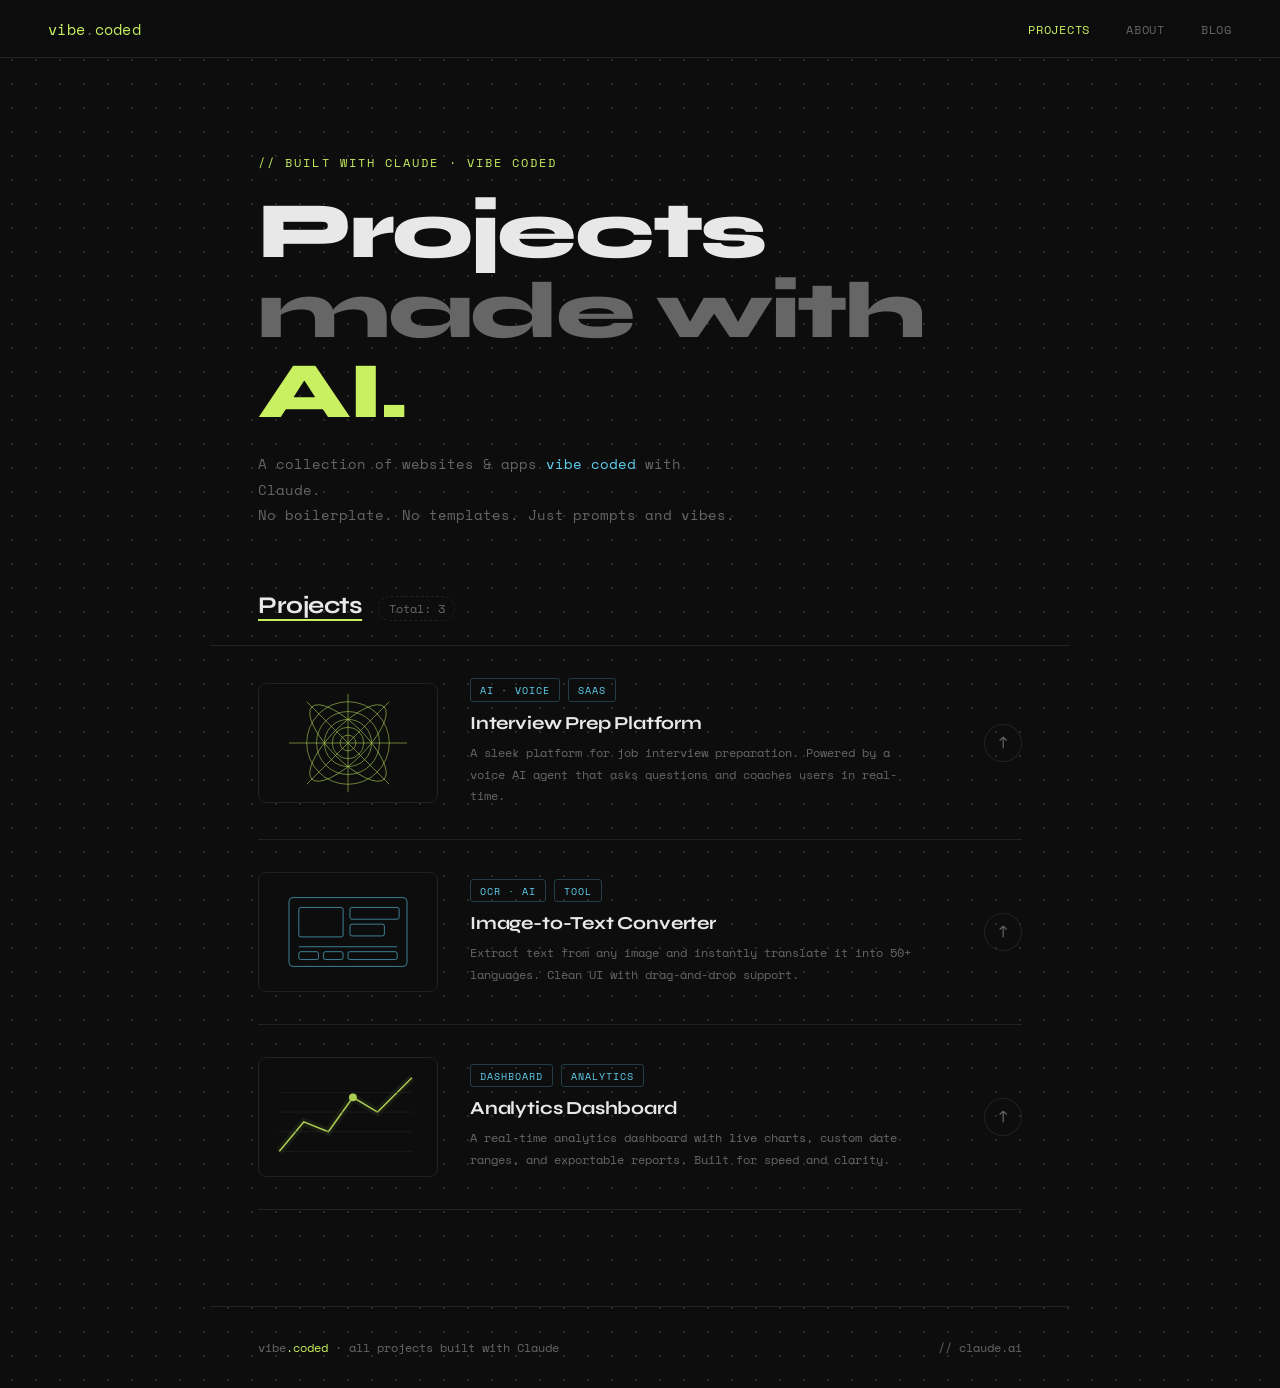
==== vibe-projects.html @ 93348687 "initial commit" ====
<!DOCTYPE html>
<html lang="en">
<head>
  <meta charset="UTF-8"/>
  <meta name="viewport" content="width=device-width, initial-scale=1.0"/>
  <title>Vibe Coded — Projects by Claude</title>
  <link href="https://fonts.googleapis.com/css2?family=Space+Mono:ital,wght@0,400;0,700;1,400&family=Syne:wght@400;600;700;800&display=swap" rel="stylesheet"/>
  <style>
    *, *::before, *::after { box-sizing: border-box; margin: 0; padding: 0; }

    :root {
      --bg: #0d0d0d;
      --surface: #141414;
      --border: #222;
      --text: #e8e8e8;
      --muted: #666;
      --accent: #c8f060;
      --accent2: #60d0f0;
      --mono: 'Space Mono', monospace;
      --sans: 'Syne', sans-serif;
    }

    html { scroll-behavior: smooth; }

    body {
      font-family: var(--sans);
      background: var(--bg);
      color: var(--text);
      min-height: 100vh;
      -webkit-font-smoothing: antialiased;
      /* dot grid background */
      background-image: radial-gradient(circle, #2a2a2a 1px, transparent 1px);
      background-size: 24px 24px;
    }

    /* ── NAV ── */
    nav {
      position: sticky;
      top: 0;
      z-index: 100;
      display: flex;
      justify-content: space-between;
      align-items: center;
      padding: 1.1rem 3rem;
      background: rgba(13,13,13,0.88);
      backdrop-filter: blur(16px);
      border-bottom: 1px solid var(--border);
    }

    .nav-logo {
      font-family: var(--mono);
      font-size: 0.95rem;
      color: var(--accent);
      text-decoration: none;
      letter-spacing: 0.02em;
    }

    .nav-logo span { color: var(--muted); }

    .nav-links {
      display: flex;
      gap: 2.25rem;
      list-style: none;
    }

    .nav-links a {
      font-family: var(--mono);
      font-size: 0.78rem;
      color: var(--muted);
      text-decoration: none;
      letter-spacing: 0.06em;
      text-transform: uppercase;
      transition: color 0.2s;
    }

    .nav-links a:hover { color: var(--text); }
    .nav-links a.active { color: var(--accent); }

    /* ── HERO ── */
    .hero {
      max-width: 860px;
      margin: 0 auto;
      padding: 6rem 3rem 4rem;
      opacity: 0;
      animation: fadeUp 0.8s ease 0.1s forwards;
    }

    .hero-eyebrow {
      font-family: var(--mono);
      font-size: 0.72rem;
      letter-spacing: 0.18em;
      text-transform: uppercase;
      color: var(--accent);
      margin-bottom: 1.25rem;
    }

    .hero h1 {
      font-family: var(--sans);
      font-size: clamp(2.6rem, 7vw, 5rem);
      font-weight: 800;
      line-height: 1.0;
      letter-spacing: -0.03em;
      margin-bottom: 1.25rem;
    }

    .hero h1 .dim { color: var(--muted); }
    .hero h1 .hi { color: var(--accent); }

    .hero-sub {
      font-family: var(--mono);
      font-size: 0.88rem;
      color: var(--muted);
      line-height: 1.8;
      max-width: 480px;
    }

    .hero-sub strong { color: var(--accent2); font-weight: 400; }

    /* ── SECTION HEADER ── */
    .section-header {
      max-width: 860px;
      margin: 0 auto;
      padding: 0 3rem 1.5rem;
      display: flex;
      align-items: baseline;
      gap: 1rem;
      border-bottom: 1px solid var(--border);
      opacity: 0;
      animation: fadeUp 0.8s ease 0.3s forwards;
    }

    .section-header h2 {
      font-family: var(--sans);
      font-size: 1.5rem;
      font-weight: 700;
      letter-spacing: -0.02em;
      text-decoration: underline;
      text-underline-offset: 6px;
      text-decoration-color: var(--accent);
    }

    .project-count {
      font-family: var(--mono);
      font-size: 0.72rem;
      color: var(--muted);
      border: 1px dashed var(--border);
      padding: 0.2rem 0.6rem;
      border-radius: 100px;
    }

    /* ── PROJECT LIST ── */
    .project-list {
      max-width: 860px;
      margin: 0 auto;
      padding: 0 3rem 6rem;
    }

    .project-row {
      display: grid;
      grid-template-columns: 180px 1fr auto;
      gap: 2rem;
      align-items: center;
      padding: 2rem 0;
      border-bottom: 1px solid var(--border);
      opacity: 0;
      animation: fadeUp 0.7s ease forwards;
      text-decoration: none;
      color: inherit;
      transition: background 0.2s;
      cursor: pointer;
      position: relative;
    }

    .project-row:nth-child(1) { animation-delay: 0.4s; }
    .project-row:nth-child(2) { animation-delay: 0.5s; }
    .project-row:nth-child(3) { animation-delay: 0.6s; }
    .project-row:nth-child(4) { animation-delay: 0.7s; }
    .project-row:nth-child(5) { animation-delay: 0.8s; }

    .project-row:hover .project-thumb { border-color: var(--accent); }
    .project-row:hover .project-arrow { background: var(--accent); color: #000; transform: rotate(0deg); }
    .project-row:hover .project-title { color: var(--accent); }

    /* THUMBNAIL */
    .project-thumb {
      width: 180px;
      height: 120px;
      border-radius: 8px;
      border: 1px solid var(--border);
      overflow: hidden;
      background: var(--surface);
      flex-shrink: 0;
      transition: border-color 0.25s;
      display: flex;
      align-items: center;
      justify-content: center;
      position: relative;
    }

    /* Generative SVG art for each project */
    .thumb-art {
      width: 100%;
      height: 100%;
    }

    /* PROJECT BODY */
    .project-body {}

    .project-tags {
      display: flex;
      gap: 0.5rem;
      flex-wrap: wrap;
      margin-bottom: 0.6rem;
    }

    .tag {
      font-family: var(--mono);
      font-size: 0.65rem;
      letter-spacing: 0.1em;
      text-transform: uppercase;
      color: var(--accent2);
      border: 1px solid rgba(96, 208, 240, 0.25);
      padding: 0.18rem 0.55rem;
      border-radius: 3px;
    }

    .project-title {
      font-family: var(--sans);
      font-size: 1.15rem;
      font-weight: 700;
      letter-spacing: -0.01em;
      margin-bottom: 0.5rem;
      transition: color 0.2s;
    }

    .project-desc {
      font-family: var(--mono);
      font-size: 0.78rem;
      color: var(--muted);
      line-height: 1.75;
      max-width: 460px;
    }

    /* ARROW */
    .project-arrow {
      width: 38px;
      height: 38px;
      border-radius: 50%;
      border: 1px solid var(--border);
      display: flex;
      align-items: center;
      justify-content: center;
      font-size: 1rem;
      color: var(--muted);
      flex-shrink: 0;
      transition: background 0.2s, color 0.2s, transform 0.2s;
      transform: rotate(-45deg);
    }



    /* ── FOOTER ── */
    footer {
      border-top: 1px solid var(--border);
      padding: 2rem 3rem;
      max-width: 860px;
      margin: 0 auto;
      display: flex;
      justify-content: space-between;
      align-items: center;
    }

    .footer-left {
      font-family: var(--mono);
      font-size: 0.72rem;
      color: var(--muted);
    }

    .footer-left strong { color: var(--accent); font-weight: 400; }

    .footer-claude {
      font-family: var(--mono);
      font-size: 0.72rem;
      color: var(--muted);
    }

    /* ── ANIMATIONS ── */
    @keyframes fadeUp {
      from { opacity: 0; transform: translateY(20px); }
      to   { opacity: 1; transform: translateY(0); }
    }


    /* ── RESPONSIVE ── */
    @media (max-width: 640px) {
      nav { padding: 1rem 1.25rem; }
      .nav-links { display: none; }
      .hero, .section-header, .project-list, footer { padding-left: 1.25rem; padding-right: 1.25rem; }
      .project-row { grid-template-columns: 100px 1fr auto; gap: 1rem; }
      .project-thumb { width: 100px; height: 70px; }
    }
  </style>
</head>
<body>

  <!-- NAV -->
  <nav>
    <a href="#" class="nav-logo">vibe<span>.</span>coded</a>
    <ul class="nav-links">
      <li><a href="#projects" class="active">Projects</a></li>
      <li><a href="#">About</a></li>
      <li><a href="#">Blog</a></li>
    </ul>
  </nav>

  <!-- HERO -->
  <header class="hero">
    <p class="hero-eyebrow">// built with claude · vibe coded</p>
    <h1>
      Projects<br/>
      <span class="dim">made with</span> <span class="hi">AI.</span>
    </h1>
    <p class="hero-sub">
      A collection of websites &amp; apps <strong>vibe coded</strong> with Claude.<br/>
      No boilerplate. No templates. Just prompts and vibes.
    </p>
  </header>

  <!-- PROJECTS SECTION HEADER -->
  <div class="section-header" id="projects">
    <h2>Projects</h2>
    <span class="project-count" id="count-badge">Total: 3</span>
  </div>

  <!-- PROJECT LIST -->
  <div class="project-list" id="project-list">

    <!-- Project 1 -->
    <a class="project-row" href="#" target="_blank">
      <div class="project-thumb">
        <svg class="thumb-art" viewBox="0 0 180 120" xmlns="http://www.w3.org/2000/svg">
          <rect width="180" height="120" fill="#0d0d0d"/>
          <g stroke="#c8f060" stroke-width="0.6" fill="none" opacity="0.85">
            <circle cx="90" cy="60" r="8"/>
            <circle cx="90" cy="60" r="16"/>
            <circle cx="90" cy="60" r="24"/>
            <circle cx="90" cy="60" r="32"/>
            <circle cx="90" cy="60" r="42"/>
            <line x1="48" y1="18" x2="132" y2="102"/>
            <line x1="132" y1="18" x2="48" y2="102"/>
            <line x1="30" y1="60" x2="150" y2="60"/>
            <line x1="90" y1="10" x2="90" y2="110"/>
            <ellipse cx="90" cy="60" rx="52" ry="18" transform="rotate(45 90 60)"/>
            <ellipse cx="90" cy="60" rx="52" ry="18" transform="rotate(-45 90 60)"/>
          </g>
        </svg>
      </div>
      <div class="project-body">
        <div class="project-tags">
          <span class="tag">AI · Voice</span>
          <span class="tag">SaaS</span>
        </div>
        <p class="project-title">Interview Prep Platform</p>
        <p class="project-desc">A sleek platform for job interview preparation. Powered by a voice AI agent that asks questions and coaches users in real-time.</p>
      </div>
      <div class="project-arrow">↗</div>
    </a>

    <!-- Project 2 -->
    <a class="project-row" href="#" target="_blank">
      <div class="project-thumb">
        <svg class="thumb-art" viewBox="0 0 180 120" xmlns="http://www.w3.org/2000/svg">
          <rect width="180" height="120" fill="#0d0d0d"/>
          <g stroke="#60d0f0" stroke-width="0.7" fill="none" opacity="0.85">
            <rect x="30" y="25" width="120" height="70" rx="4"/>
            <rect x="40" y="35" width="45" height="30" rx="2"/>
            <rect x="92" y="35" width="50" height="12" rx="2"/>
            <rect x="92" y="52" width="35" height="12" rx="2"/>
            <line x1="40" y1="75" x2="140" y2="75"/>
            <rect x="40" y="80" width="20" height="8" rx="2"/>
            <rect x="65" y="80" width="20" height="8" rx="2"/>
            <rect x="90" y="80" width="50" height="8" rx="2"/>
          </g>
        </svg>
      </div>
      <div class="project-body">
        <div class="project-tags">
          <span class="tag">OCR · AI</span>
          <span class="tag">Tool</span>
        </div>
        <p class="project-title">Image-to-Text Converter</p>
        <p class="project-desc">Extract text from any image and instantly translate it into 50+ languages. Clean UI with drag-and-drop support.</p>
      </div>
      <div class="project-arrow">↗</div>
    </a>

    <!-- Project 3 -->
    <a class="project-row" href="#" target="_blank">
      <div class="project-thumb">
        <svg class="thumb-art" viewBox="0 0 180 120" xmlns="http://www.w3.org/2000/svg">
          <rect width="180" height="120" fill="#0d0d0d"/>
          <g fill="none" opacity="0.85">
            <polyline points="20,95 45,65 70,75 95,40 120,55 155,20" stroke="#c8f060" stroke-width="1.5"/>
            <polyline points="20,95 45,65 70,75 95,40 120,55 155,20" stroke="#c8f060" stroke-width="8" opacity="0.08"/>
            <line x1="20" y1="95" x2="155" y2="95" stroke="#333" stroke-width="0.5"/>
            <line x1="20" y1="75" x2="155" y2="75" stroke="#333" stroke-width="0.5"/>
            <line x1="20" y1="55" x2="155" y2="55" stroke="#333" stroke-width="0.5"/>
            <line x1="20" y1="35" x2="155" y2="35" stroke="#333" stroke-width="0.5"/>
            <circle cx="95" cy="40" r="4" fill="#c8f060" stroke="none"/>
          </g>
        </svg>
      </div>
      <div class="project-body">
        <div class="project-tags">
          <span class="tag">Dashboard</span>
          <span class="tag">Analytics</span>
        </div>
        <p class="project-title">Analytics Dashboard</p>
        <p class="project-desc">A real-time analytics dashboard with live charts, custom date ranges, and exportable reports. Built for speed and clarity.</p>
      </div>
      <div class="project-arrow">↗</div>
    </a>

  </div>

  <!-- FOOTER -->
  <footer>
    <p class="footer-left">vibe<strong>.coded</strong> · all projects built with Claude</p>
    <p class="footer-claude">// claude.ai</p>
  </footer>


</body>
</html>
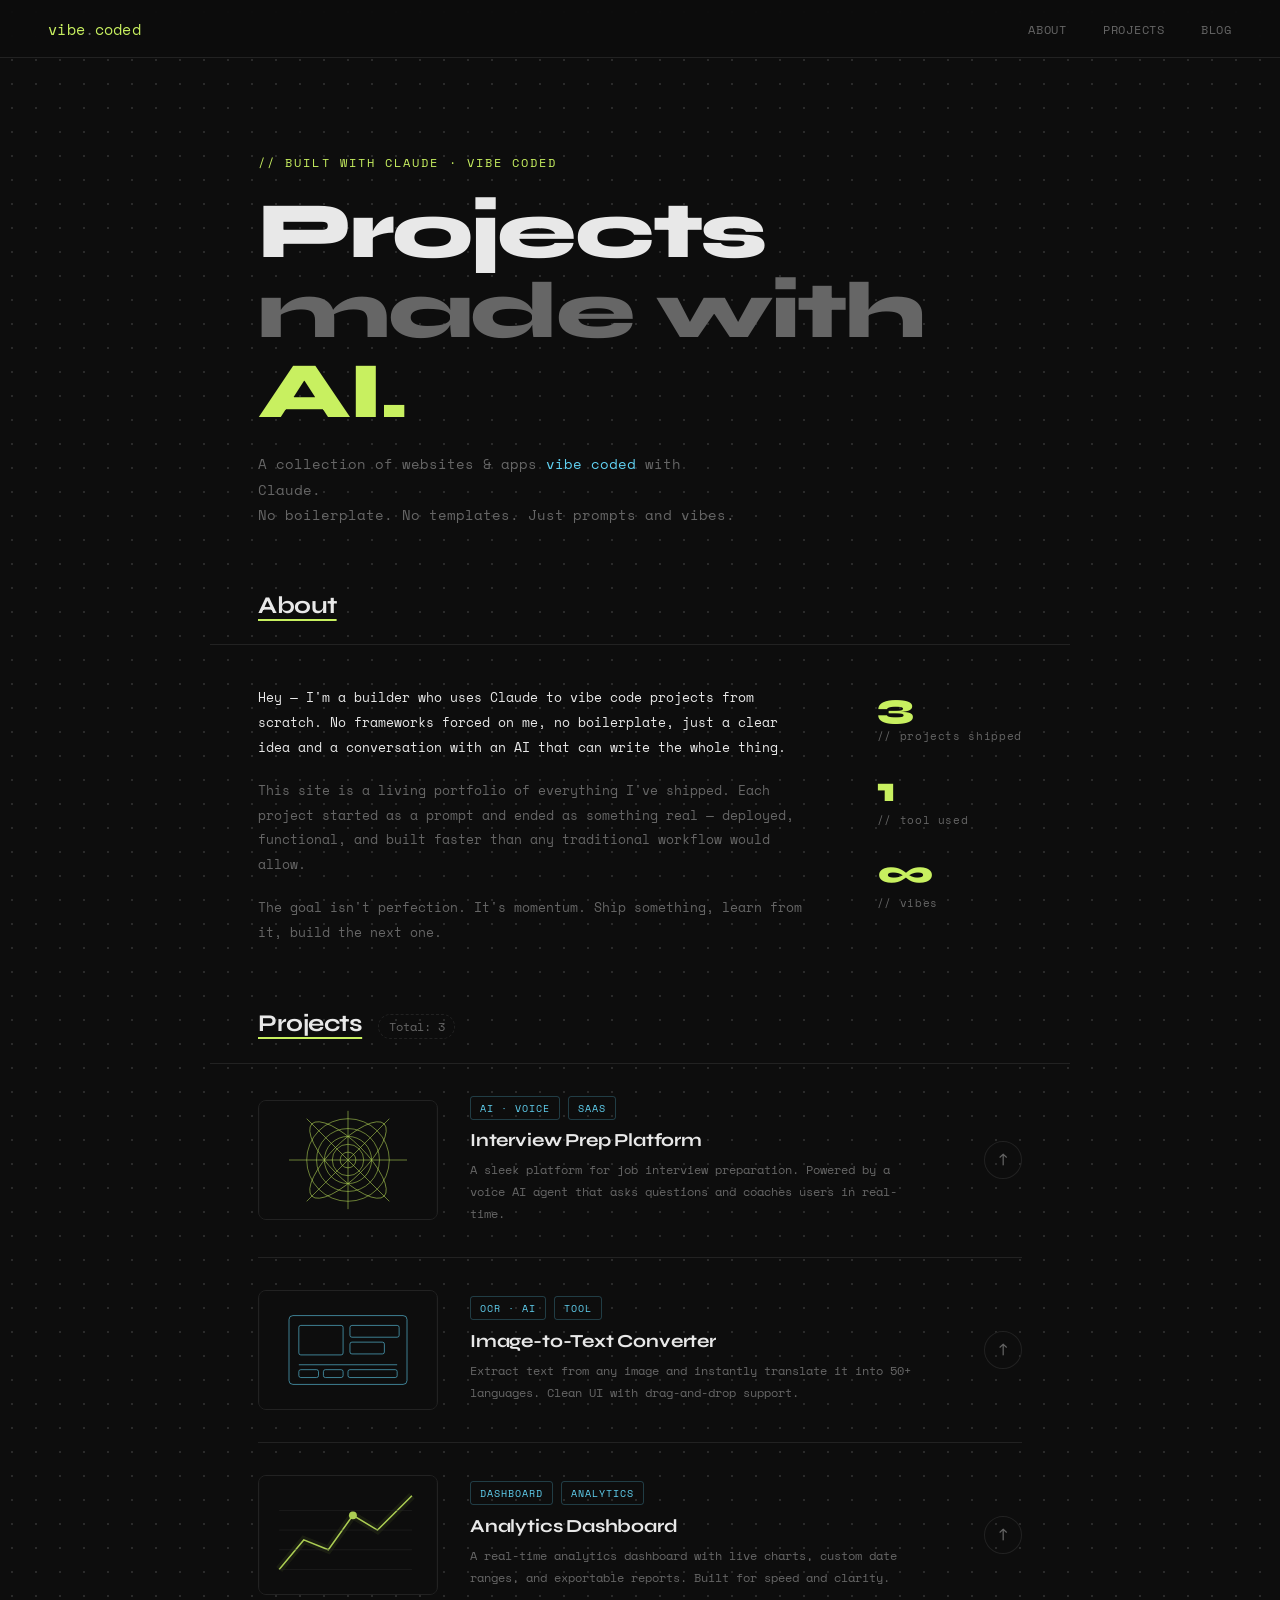
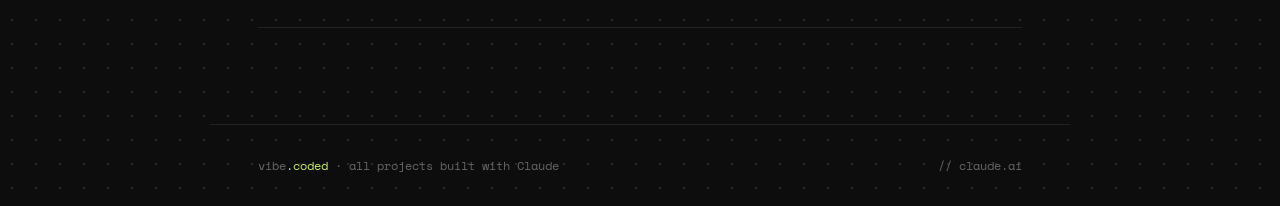
==== commit 5f2f9a91: "fix nav bar and created css file" ====
--- a/vibe-projects.html
+++ b/vibe-projects.html
@@ -5,301 +5,7 @@
   <meta name="viewport" content="width=device-width, initial-scale=1.0"/>
   <title>Vibe Coded — Projects by Claude</title>
   <link href="https://fonts.googleapis.com/css2?family=Space+Mono:ital,wght@0,400;0,700;1,400&family=Syne:wght@400;600;700;800&display=swap" rel="stylesheet"/>
-  <style>
-    *, *::before, *::after { box-sizing: border-box; margin: 0; padding: 0; }
-
-    :root {
-      --bg: #0d0d0d;
-      --surface: #141414;
-      --border: #222;
-      --text: #e8e8e8;
-      --muted: #666;
-      --accent: #c8f060;
-      --accent2: #60d0f0;
-      --mono: 'Space Mono', monospace;
-      --sans: 'Syne', sans-serif;
-    }
-
-    html { scroll-behavior: smooth; }
-
-    body {
-      font-family: var(--sans);
-      background: var(--bg);
-      color: var(--text);
-      min-height: 100vh;
-      -webkit-font-smoothing: antialiased;
-      /* dot grid background */
-      background-image: radial-gradient(circle, #2a2a2a 1px, transparent 1px);
-      background-size: 24px 24px;
-    }
-
-    /* ── NAV ── */
-    nav {
-      position: sticky;
-      top: 0;
-      z-index: 100;
-      display: flex;
-      justify-content: space-between;
-      align-items: center;
-      padding: 1.1rem 3rem;
-      background: rgba(13,13,13,0.88);
-      backdrop-filter: blur(16px);
-      border-bottom: 1px solid var(--border);
-    }
-
-    .nav-logo {
-      font-family: var(--mono);
-      font-size: 0.95rem;
-      color: var(--accent);
-      text-decoration: none;
-      letter-spacing: 0.02em;
-    }
-
-    .nav-logo span { color: var(--muted); }
-
-    .nav-links {
-      display: flex;
-      gap: 2.25rem;
-      list-style: none;
-    }
-
-    .nav-links a {
-      font-family: var(--mono);
-      font-size: 0.78rem;
-      color: var(--muted);
-      text-decoration: none;
-      letter-spacing: 0.06em;
-      text-transform: uppercase;
-      transition: color 0.2s;
-    }
-
-    .nav-links a:hover { color: var(--text); }
-    .nav-links a.active { color: var(--accent); }
-
-    /* ── HERO ── */
-    .hero {
-      max-width: 860px;
-      margin: 0 auto;
-      padding: 6rem 3rem 4rem;
-      opacity: 0;
-      animation: fadeUp 0.8s ease 0.1s forwards;
-    }
-
-    .hero-eyebrow {
-      font-family: var(--mono);
-      font-size: 0.72rem;
-      letter-spacing: 0.18em;
-      text-transform: uppercase;
-      color: var(--accent);
-      margin-bottom: 1.25rem;
-    }
-
-    .hero h1 {
-      font-family: var(--sans);
-      font-size: clamp(2.6rem, 7vw, 5rem);
-      font-weight: 800;
-      line-height: 1.0;
-      letter-spacing: -0.03em;
-      margin-bottom: 1.25rem;
-    }
-
-    .hero h1 .dim { color: var(--muted); }
-    .hero h1 .hi { color: var(--accent); }
-
-    .hero-sub {
-      font-family: var(--mono);
-      font-size: 0.88rem;
-      color: var(--muted);
-      line-height: 1.8;
-      max-width: 480px;
-    }
-
-    .hero-sub strong { color: var(--accent2); font-weight: 400; }
-
-    /* ── SECTION HEADER ── */
-    .section-header {
-      max-width: 860px;
-      margin: 0 auto;
-      padding: 0 3rem 1.5rem;
-      display: flex;
-      align-items: baseline;
-      gap: 1rem;
-      border-bottom: 1px solid var(--border);
-      opacity: 0;
-      animation: fadeUp 0.8s ease 0.3s forwards;
-    }
-
-    .section-header h2 {
-      font-family: var(--sans);
-      font-size: 1.5rem;
-      font-weight: 700;
-      letter-spacing: -0.02em;
-      text-decoration: underline;
-      text-underline-offset: 6px;
-      text-decoration-color: var(--accent);
-    }
-
-    .project-count {
-      font-family: var(--mono);
-      font-size: 0.72rem;
-      color: var(--muted);
-      border: 1px dashed var(--border);
-      padding: 0.2rem 0.6rem;
-      border-radius: 100px;
-    }
-
-    /* ── PROJECT LIST ── */
-    .project-list {
-      max-width: 860px;
-      margin: 0 auto;
-      padding: 0 3rem 6rem;
-    }
-
-    .project-row {
-      display: grid;
-      grid-template-columns: 180px 1fr auto;
-      gap: 2rem;
-      align-items: center;
-      padding: 2rem 0;
-      border-bottom: 1px solid var(--border);
-      opacity: 0;
-      animation: fadeUp 0.7s ease forwards;
-      text-decoration: none;
-      color: inherit;
-      transition: background 0.2s;
-      cursor: pointer;
-      position: relative;
-    }
-
-    .project-row:nth-child(1) { animation-delay: 0.4s; }
-    .project-row:nth-child(2) { animation-delay: 0.5s; }
-    .project-row:nth-child(3) { animation-delay: 0.6s; }
-    .project-row:nth-child(4) { animation-delay: 0.7s; }
-    .project-row:nth-child(5) { animation-delay: 0.8s; }
-
-    .project-row:hover .project-thumb { border-color: var(--accent); }
-    .project-row:hover .project-arrow { background: var(--accent); color: #000; transform: rotate(0deg); }
-    .project-row:hover .project-title { color: var(--accent); }
-
-    /* THUMBNAIL */
-    .project-thumb {
-      width: 180px;
-      height: 120px;
-      border-radius: 8px;
-      border: 1px solid var(--border);
-      overflow: hidden;
-      background: var(--surface);
-      flex-shrink: 0;
-      transition: border-color 0.25s;
-      display: flex;
-      align-items: center;
-      justify-content: center;
-      position: relative;
-    }
-
-    /* Generative SVG art for each project */
-    .thumb-art {
-      width: 100%;
-      height: 100%;
-    }
-
-    /* PROJECT BODY */
-    .project-body {}
-
-    .project-tags {
-      display: flex;
-      gap: 0.5rem;
-      flex-wrap: wrap;
-      margin-bottom: 0.6rem;
-    }
-
-    .tag {
-      font-family: var(--mono);
-      font-size: 0.65rem;
-      letter-spacing: 0.1em;
-      text-transform: uppercase;
-      color: var(--accent2);
-      border: 1px solid rgba(96, 208, 240, 0.25);
-      padding: 0.18rem 0.55rem;
-      border-radius: 3px;
-    }
-
-    .project-title {
-      font-family: var(--sans);
-      font-size: 1.15rem;
-      font-weight: 700;
-      letter-spacing: -0.01em;
-      margin-bottom: 0.5rem;
-      transition: color 0.2s;
-    }
-
-    .project-desc {
-      font-family: var(--mono);
-      font-size: 0.78rem;
-      color: var(--muted);
-      line-height: 1.75;
-      max-width: 460px;
-    }
-
-    /* ARROW */
-    .project-arrow {
-      width: 38px;
-      height: 38px;
-      border-radius: 50%;
-      border: 1px solid var(--border);
-      display: flex;
-      align-items: center;
-      justify-content: center;
-      font-size: 1rem;
-      color: var(--muted);
-      flex-shrink: 0;
-      transition: background 0.2s, color 0.2s, transform 0.2s;
-      transform: rotate(-45deg);
-    }
-
-
-
-    /* ── FOOTER ── */
-    footer {
-      border-top: 1px solid var(--border);
-      padding: 2rem 3rem;
-      max-width: 860px;
-      margin: 0 auto;
-      display: flex;
-      justify-content: space-between;
-      align-items: center;
-    }
-
-    .footer-left {
-      font-family: var(--mono);
-      font-size: 0.72rem;
-      color: var(--muted);
-    }
-
-    .footer-left strong { color: var(--accent); font-weight: 400; }
-
-    .footer-claude {
-      font-family: var(--mono);
-      font-size: 0.72rem;
-      color: var(--muted);
-    }
-
-    /* ── ANIMATIONS ── */
-    @keyframes fadeUp {
-      from { opacity: 0; transform: translateY(20px); }
-      to   { opacity: 1; transform: translateY(0); }
-    }
-
-
-    /* ── RESPONSIVE ── */
-    @media (max-width: 640px) {
-      nav { padding: 1rem 1.25rem; }
-      .nav-links { display: none; }
-      .hero, .section-header, .project-list, footer { padding-left: 1.25rem; padding-right: 1.25rem; }
-      .project-row { grid-template-columns: 100px 1fr auto; gap: 1rem; }
-      .project-thumb { width: 100px; height: 70px; }
-    }
-  </style>
+  <link rel="stylesheet" href="style.css"/>
 </head>
 <body>
 
@@ -307,8 +13,8 @@
   <nav>
     <a href="#" class="nav-logo">vibe<span>.</span>coded</a>
     <ul class="nav-links">
-      <li><a href="#projects" class="active">Projects</a></li>
-      <li><a href="#">About</a></li>
+      <li><a href="#about">About</a></li>
+      <li><a href="#projects">Projects</a></li>
       <li><a href="#">Blog</a></li>
     </ul>
   </nav>
@@ -325,6 +31,34 @@
       No boilerplate. No templates. Just prompts and vibes.
     </p>
   </header>
+
+  <!-- ABOUT SECTION -->
+  <section class="about-section" id="about">
+    <div class="section-header">
+      <h2>About</h2>
+    </div>
+    <div class="about-body">
+      <div class="about-text">
+        <p>Hey — I'm a builder who uses Claude to vibe code projects from scratch. No frameworks forced on me, no boilerplate, just a clear idea and a conversation with an AI that can write the whole thing.</p>
+        <p>This site is a living portfolio of everything I've shipped. Each project started as a prompt and ended as something real — deployed, functional, and built faster than any traditional workflow would allow.</p>
+        <p>The goal isn't perfection. It's momentum. Ship something, learn from it, build the next one.</p>
+      </div>
+      <div class="about-stats">
+        <div class="stat">
+          <span class="stat-number">3</span>
+          <span class="stat-label">// projects shipped</span>
+        </div>
+        <div class="stat">
+          <span class="stat-number">1</span>
+          <span class="stat-label">// tool used</span>
+        </div>
+        <div class="stat">
+          <span class="stat-number">∞</span>
+          <span class="stat-label">// vibes</span>
+        </div>
+      </div>
+    </div>
+  </section>
 
   <!-- PROJECTS SECTION HEADER -->
   <div class="section-header" id="projects">
--- a/style.css
+++ b/style.css
@@ -0,0 +1,356 @@
+*, *::before, *::after { box-sizing: border-box; margin: 0; padding: 0; }
+
+:root {
+  --bg: #0d0d0d;
+  --surface: #141414;
+  --border: #222;
+  --text: #e8e8e8;
+  --muted: #666;
+  --accent: #c8f060;
+  --accent2: #60d0f0;
+  --mono: 'Space Mono', monospace;
+  --sans: 'Syne', sans-serif;
+}
+
+html { scroll-behavior: smooth; }
+
+body {
+  font-family: var(--sans);
+  background: var(--bg);
+  color: var(--text);
+  min-height: 100vh;
+  -webkit-font-smoothing: antialiased;
+  background-image: radial-gradient(circle, #2a2a2a 1px, transparent 1px);
+  background-size: 24px 24px;
+}
+
+/* ── NAV ── */
+nav {
+  position: sticky;
+  top: 0;
+  z-index: 100;
+  display: flex;
+  justify-content: space-between;
+  align-items: center;
+  padding: 1.1rem 3rem;
+  background: rgba(13,13,13,0.88);
+  backdrop-filter: blur(16px);
+  border-bottom: 1px solid var(--border);
+}
+
+.nav-logo {
+  font-family: var(--mono);
+  font-size: 0.95rem;
+  color: var(--accent);
+  text-decoration: none;
+  letter-spacing: 0.02em;
+}
+
+.nav-logo span { color: var(--muted); }
+
+.nav-links {
+  display: flex;
+  gap: 2.25rem;
+  list-style: none;
+}
+
+.nav-links a {
+  font-family: var(--mono);
+  font-size: 0.78rem;
+  color: var(--muted);
+  text-decoration: none;
+  letter-spacing: 0.06em;
+  text-transform: uppercase;
+  transition: color 0.2s;
+}
+
+.nav-links a:hover { color: var(--text); }
+.nav-links a.active { color: var(--accent); }
+
+/* ── HERO ── */
+.hero {
+  max-width: 860px;
+  margin: 0 auto;
+  padding: 6rem 3rem 4rem;
+  opacity: 0;
+  animation: fadeUp 0.8s ease 0.1s forwards;
+}
+
+.hero-eyebrow {
+  font-family: var(--mono);
+  font-size: 0.72rem;
+  letter-spacing: 0.18em;
+  text-transform: uppercase;
+  color: var(--accent);
+  margin-bottom: 1.25rem;
+}
+
+.hero h1 {
+  font-family: var(--sans);
+  font-size: clamp(2.6rem, 7vw, 5rem);
+  font-weight: 800;
+  line-height: 1.0;
+  letter-spacing: -0.03em;
+  margin-bottom: 1.25rem;
+}
+
+.hero h1 .dim { color: var(--muted); }
+.hero h1 .hi { color: var(--accent); }
+
+.hero-sub {
+  font-family: var(--mono);
+  font-size: 0.88rem;
+  color: var(--muted);
+  line-height: 1.8;
+  max-width: 480px;
+}
+
+.hero-sub strong { color: var(--accent2); font-weight: 400; }
+
+/* ── SECTION HEADER ── */
+.section-header {
+  max-width: 860px;
+  margin: 0 auto;
+  padding: 0 3rem 1.5rem;
+  display: flex;
+  align-items: baseline;
+  gap: 1rem;
+  border-bottom: 1px solid var(--border);
+  opacity: 0;
+  animation: fadeUp 0.8s ease 0.3s forwards;
+}
+
+.section-header h2 {
+  font-family: var(--sans);
+  font-size: 1.5rem;
+  font-weight: 700;
+  letter-spacing: -0.02em;
+  text-decoration: underline;
+  text-underline-offset: 6px;
+  text-decoration-color: var(--accent);
+}
+
+.project-count {
+  font-family: var(--mono);
+  font-size: 0.72rem;
+  color: var(--muted);
+  border: 1px dashed var(--border);
+  padding: 0.2rem 0.6rem;
+  border-radius: 100px;
+}
+
+/* ── PROJECT LIST ── */
+.project-list {
+  max-width: 860px;
+  margin: 0 auto;
+  padding: 0 3rem 6rem;
+}
+
+.project-row {
+  display: grid;
+  grid-template-columns: 180px 1fr auto;
+  gap: 2rem;
+  align-items: center;
+  padding: 2rem 0;
+  border-bottom: 1px solid var(--border);
+  opacity: 0;
+  animation: fadeUp 0.7s ease forwards;
+  text-decoration: none;
+  color: inherit;
+  transition: background 0.2s;
+  cursor: pointer;
+  position: relative;
+}
+
+.project-row:nth-child(1) { animation-delay: 0.4s; }
+.project-row:nth-child(2) { animation-delay: 0.5s; }
+.project-row:nth-child(3) { animation-delay: 0.6s; }
+.project-row:nth-child(4) { animation-delay: 0.7s; }
+.project-row:nth-child(5) { animation-delay: 0.8s; }
+
+.project-row:hover .project-thumb { border-color: var(--accent); }
+.project-row:hover .project-arrow { background: var(--accent); color: #000; transform: rotate(0deg); }
+.project-row:hover .project-title { color: var(--accent); }
+
+/* ── THUMBNAIL ── */
+.project-thumb {
+  width: 180px;
+  height: 120px;
+  border-radius: 8px;
+  border: 1px solid var(--border);
+  overflow: hidden;
+  background: var(--surface);
+  flex-shrink: 0;
+  transition: border-color 0.25s;
+  display: flex;
+  align-items: center;
+  justify-content: center;
+  position: relative;
+}
+
+.thumb-art {
+  width: 100%;
+  height: 100%;
+}
+
+/* ── PROJECT BODY ── */
+.project-tags {
+  display: flex;
+  gap: 0.5rem;
+  flex-wrap: wrap;
+  margin-bottom: 0.6rem;
+}
+
+.tag {
+  font-family: var(--mono);
+  font-size: 0.65rem;
+  letter-spacing: 0.1em;
+  text-transform: uppercase;
+  color: var(--accent2);
+  border: 1px solid rgba(96, 208, 240, 0.25);
+  padding: 0.18rem 0.55rem;
+  border-radius: 3px;
+}
+
+.project-title {
+  font-family: var(--sans);
+  font-size: 1.15rem;
+  font-weight: 700;
+  letter-spacing: -0.01em;
+  margin-bottom: 0.5rem;
+  transition: color 0.2s;
+}
+
+.project-desc {
+  font-family: var(--mono);
+  font-size: 0.78rem;
+  color: var(--muted);
+  line-height: 1.75;
+  max-width: 460px;
+}
+
+/* ── ARROW ── */
+.project-arrow {
+  width: 38px;
+  height: 38px;
+  border-radius: 50%;
+  border: 1px solid var(--border);
+  display: flex;
+  align-items: center;
+  justify-content: center;
+  font-size: 1rem;
+  color: var(--muted);
+  flex-shrink: 0;
+  transition: background 0.2s, color 0.2s, transform 0.2s;
+  transform: rotate(-45deg);
+}
+
+/* ── ABOUT ── */
+.about-section {
+  max-width: 860px;
+  margin: 0 auto;
+  opacity: 0;
+  animation: fadeUp 0.8s ease 0.2s forwards;
+}
+
+.about-section .section-header {
+  animation: none;
+  opacity: 1;
+}
+
+.about-body {
+  display: grid;
+  grid-template-columns: 1fr auto;
+  gap: 4rem;
+  align-items: start;
+  padding: 2.5rem 3rem 4rem;
+}
+
+.about-text {
+  display: flex;
+  flex-direction: column;
+  gap: 1.1rem;
+}
+
+.about-text p {
+  font-family: var(--mono);
+  font-size: 0.82rem;
+  color: var(--muted);
+  line-height: 1.9;
+}
+
+.about-text p:first-child {
+  color: var(--text);
+}
+
+.about-stats {
+  display: flex;
+  flex-direction: column;
+  gap: 1.75rem;
+  padding-top: 0.25rem;
+  flex-shrink: 0;
+}
+
+.stat {
+  display: flex;
+  flex-direction: column;
+  gap: 0.25rem;
+}
+
+.stat-number {
+  font-family: var(--sans);
+  font-size: 2.2rem;
+  font-weight: 800;
+  color: var(--accent);
+  letter-spacing: -0.03em;
+  line-height: 1;
+}
+
+.stat-label {
+  font-family: var(--mono);
+  font-size: 0.68rem;
+  color: var(--muted);
+  letter-spacing: 0.06em;
+}
+
+/* ── FOOTER ── */
+footer {
+  border-top: 1px solid var(--border);
+  padding: 2rem 3rem;
+  max-width: 860px;
+  margin: 0 auto;
+  display: flex;
+  justify-content: space-between;
+  align-items: center;
+}
+
+.footer-left {
+  font-family: var(--mono);
+  font-size: 0.72rem;
+  color: var(--muted);
+}
+
+.footer-left strong { color: var(--accent); font-weight: 400; }
+
+.footer-claude {
+  font-family: var(--mono);
+  font-size: 0.72rem;
+  color: var(--muted);
+}
+
+/* ── ANIMATIONS ── */
+@keyframes fadeUp {
+  from { opacity: 0; transform: translateY(20px); }
+  to   { opacity: 1; transform: translateY(0); }
+}
+
+/* ── RESPONSIVE ── */
+@media (max-width: 640px) {
+  nav { padding: 1rem 1.25rem; }
+  .nav-links { display: none; }
+  .hero, .section-header, .project-list, .about-body, footer { padding-left: 1.25rem; padding-right: 1.25rem; }
+  .about-body { grid-template-columns: 1fr; gap: 2rem; }
+  .about-stats { flex-direction: row; gap: 2rem; }
+  .project-row { grid-template-columns: 100px 1fr auto; gap: 1rem; }
+  .project-thumb { width: 100px; height: 70px; }
+}
